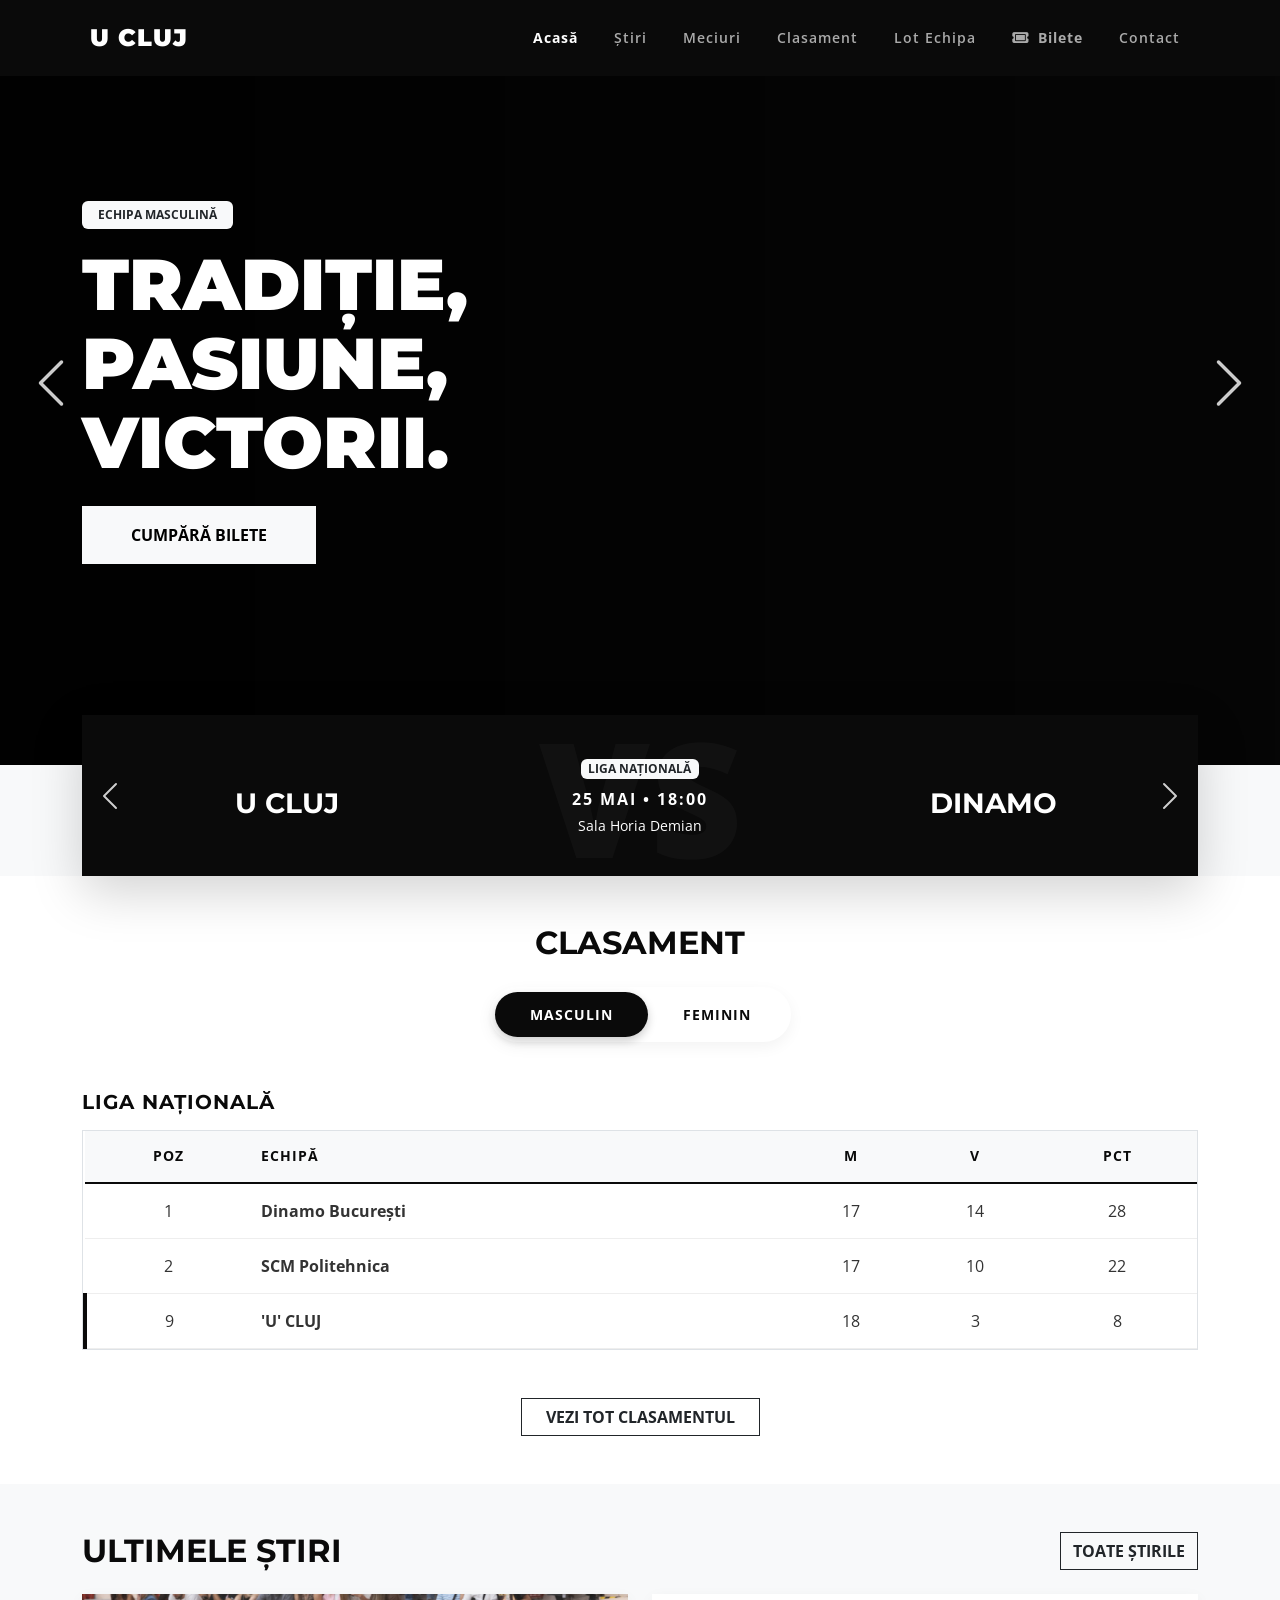
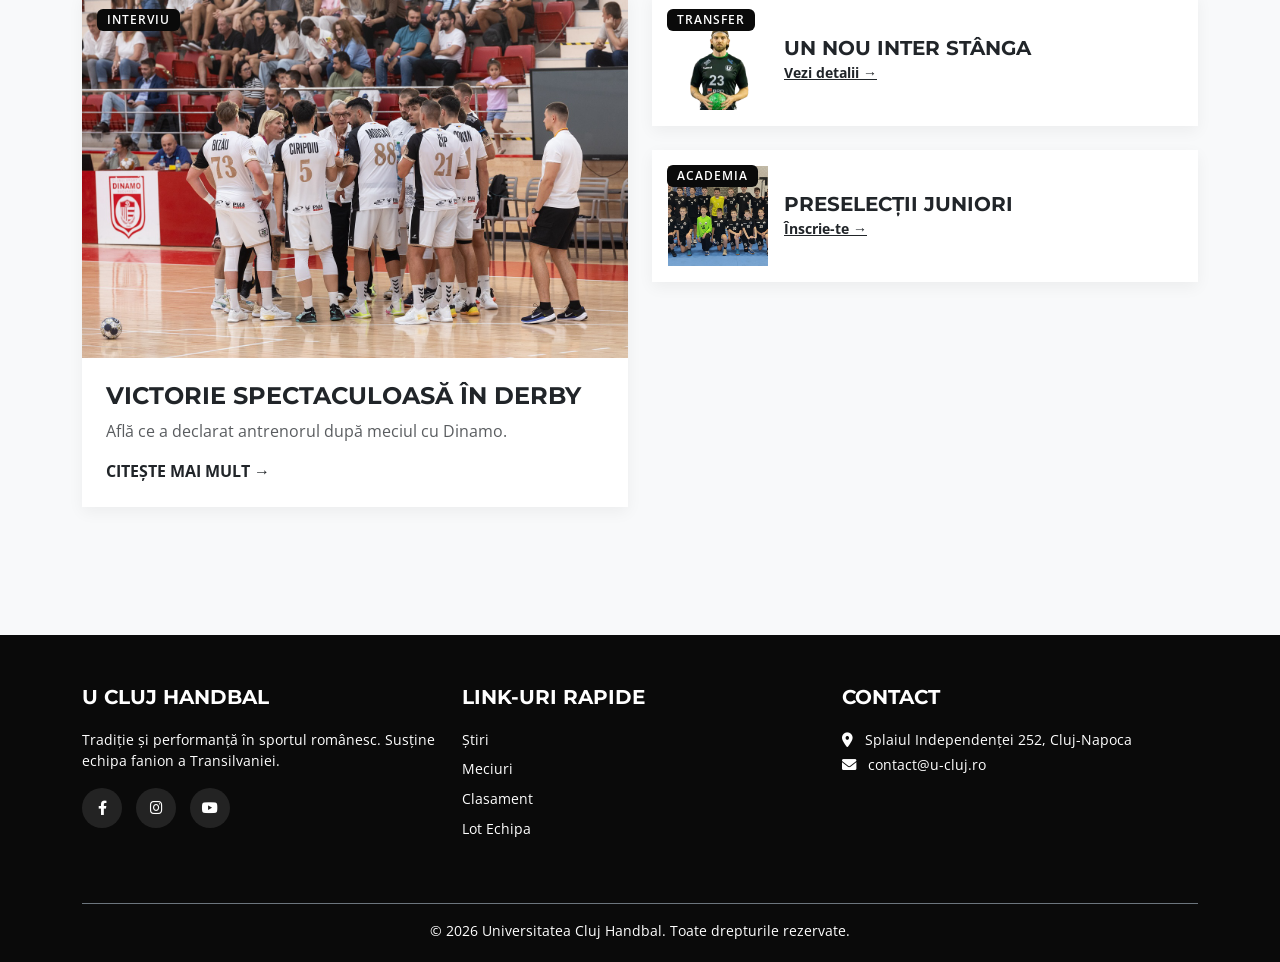
==== index.html @ f46bc1cf "first commit" ====
<!DOCTYPE html>
<html lang="ro">
<head>
    <meta charset="UTF-8">
    <meta name="viewport" content="width=device-width, initial-scale=1.0">
    <title>U Cluj Handbal | Site Oficial</title>
    
    <!-- Fonturi și Framework-uri externe -->
    <link href="https://fonts.googleapis.com/css2?family=Montserrat:wght@400;700;900&family=Open+Sans:wght@400;600&display=swap" rel="stylesheet">
    <link href="https://cdn.jsdelivr.net/npm/bootstrap@5.3.0/dist/css/bootstrap.min.css" rel="stylesheet">
    <link rel="stylesheet" href="https://cdnjs.cloudflare.com/ajax/libs/font-awesome/6.0.0/css/all.min.css">
    <link href="https://unpkg.com/aos@2.3.1/dist/aos.css" rel="stylesheet">

    <!-- CSS-ul nostru separat -->
    <link rel="stylesheet" href="./css/style.css">
</head>
<body>

    <nav class="navbar navbar-expand-xl fixed-top">
        <div class="container">
            <a class="navbar-brand" href="index.html"><i class="fa-solid fa-shield-halved me-2"></i>U CLUJ</a>
            <button class="navbar-toggler" type="button" data-bs-toggle="collapse" data-bs-target="#navbarNav">
                <i class="fa-solid fa-bars text-white"></i>
            </button>
            <div class="collapse navbar-collapse" id="navbarNav">
                <ul class="navbar-nav ms-auto">
                    <li class="nav-item"><a class="nav-link active fw-bold text-white" href="index.html">Acasă</a></li>
                    <li class="nav-item"><a class="nav-link" href="stiri.html">Știri</a></li>
                    <li class="nav-item"><a class="nav-link" href="meciuri.html">Meciuri</a></li>
                    <li class="nav-item"><a class="nav-link" href="clasament.html">Clasament</a></li>
                    <li class="nav-item"><a class="nav-link" href="lot.html">Lot Echipa</a></li>
                    <li class="nav-item"><a class="nav-link fw-bold text-white" href="bilete.html"><i class="fa-solid fa-ticket me-1"></i> Bilete</a></li>
                    <li class="nav-item"><a class="nav-link" href="contact.html">Contact</a></li>
                </ul>
            </div>
        </div>
    </nav>

    <!-- Hero Section (Carusel Principal) -->
    <section class="hero-section">
        <div id="heroCarousel" class="carousel slide hero-slider carousel-fade" data-bs-ride="carousel">
            <div class="carousel-inner">
                
                <div class="carousel-item active" style="background-image: url('./imagini/cluj_baieti.jpg');">
                    <div class="hero-overlay"></div>
                    <div class="container hero-content">
                        <div class="row">
                            <div class="col-lg-8" data-aos="fade-up">
                                <span class="badge bg-light text-dark mb-3 px-3 py-2 text-uppercase fw-bold">Echipa Masculină</span>
                                <h1 class="hero-title mb-4">Tradiție,<br>Pasiune, Victorii.</h1>
                                <a href="bilete.html" class="btn btn-light rounded-0 fw-bold px-5 py-3 text-uppercase">Cumpără Bilete</a>
                            </div>
                        </div>
                    </div>
                </div>

                <div class="carousel-item" style="background-image: url('./imagini/cluj_fete.jpg');">
                    <div class="hero-overlay"></div>
                    <div class="container hero-content">
                        <div class="row">
                            <div class="col-lg-8">
                                <span class="badge bg-light text-dark mb-3 px-3 py-2 text-uppercase fw-bold">Echipa Feminină</span>
                                <h1 class="hero-title mb-4">Tradiție,<br>Pasiune, Victorii.</h1>
                                <a href="bilete.html#feminin" class="btn btn-danger rounded-0 fw-bold px-5 py-3 text-uppercase">Cumpără Bilete</a>
                            </div>
                        </div>
                    </div>
                </div>

            </div>

            <button class="carousel-control-prev" type="button" data-bs-target="#heroCarousel" data-bs-slide="prev">
                <span class="carousel-control-prev-icon" aria-hidden="true"></span>
                <span class="visually-hidden">Precedent</span>
            </button>
            <button class="carousel-control-next" type="button" data-bs-target="#heroCarousel" data-bs-slide="next">
                <span class="carousel-control-next-icon" aria-hidden="true"></span>
                <span class="visually-hidden">Următor</span>
            </button>
        </div>
    </section>

    <!-- Panoul cu Următorul Meci -->
    <div class="container" style="margin-top: -50px; position: relative; z-index: 10;">
        <div class="next-match-panel shadow-lg">
            <div id="matchCarousel" class="carousel slide" data-bs-ride="carousel">
                <div class="carousel-inner">
                    <div class="carousel-item active">
                        <div class="match-slide-content row align-items-center text-center">
                            <div class="col-md-4"><i class="fa-solid fa-shield-halved fa-4x mb-3 text-white"></i><h3 class="fw-bold text-white">U CLUJ</h3></div>
                            <div class="col-md-4 my-4 my-md-0">
                                <span class="badge bg-light text-dark mb-2 text-uppercase">Liga Națională</span>
                                <p class="mb-1 fw-bold text-uppercase text-white" style="letter-spacing: 2px;">25 Mai • 18:00</p>
                                <p class="mb-0 text-white small">Sala Horia Demian</p>
                            </div>
                            <div class="col-md-4"><i class="fa-solid fa-shield-cat fa-4x mb-3 text-white"></i><h3 class="fw-bold text-white">DINAMO</h3></div>
                        </div>
                    </div>
                    <div class="carousel-item">
                        <div class="match-slide-content row align-items-center text-center">
                            <div class="col-md-4"><i class="fa-solid fa-shield-heart fa-4x mb-3 text-danger"></i><h3 class="fw-bold text-white">CSM BUC</h3></div>
                            <div class="col-md-4 my-4 my-md-0">
                                <span class="badge bg-danger mb-2 text-uppercase">Liga Națională Feminin</span>
                                <p class="mb-1 fw-bold text-uppercase text-white" style="letter-spacing: 2px;">28 Mai • 17:00</p>
                                <p class="mb-0 text-white small">Deplasare</p>
                            </div>
                            <div class="col-md-4"><i class="fa-solid fa-shield-halved fa-4x mb-3 text-white"></i><h3 class="fw-bold text-white">U CLUJ</h3></div>
                        </div>
                    </div>
                </div>
                <button class="carousel-control-prev" type="button" data-bs-target="#matchCarousel" data-bs-slide="prev"><span class="carousel-control-prev-icon"></span></button>
                <button class="carousel-control-next" type="button" data-bs-target="#matchCarousel" data-bs-slide="next"><span class="carousel-control-next-icon"></span></button>
            </div>
        </div>
    </div>

    <!-- Secțiunea Clasament -->
    <section class="py-5 bg-white">
        <div class="container">
            <div class="text-center mb-5" data-aos="fade-up">
                <h2 class="fw-bold text-uppercase mb-4">Clasament</h2>
                
                <ul class="nav nav-pills justify-content-center" id="pills-tab" role="tablist">
                    <li class="nav-item">
                        <button class="nav-link active" data-bs-toggle="pill" data-bs-target="#tab-m" type="button">MASCULIN</button>
                    </li>
                    <li class="nav-item">
                        <button class="nav-link" data-bs-toggle="pill" data-bs-target="#tab-f" type="button">FEMININ</button>
                    </li>
                </ul>
            </div>

            <div class="tab-content" id="pills-tabContent">
                <!-- TAB MASCULIN - LIGA NAȚIONALĂ -->
                <div class="tab-pane fade show active" id="tab-m">
                    <h5 class="fw-bold mb-3 text-uppercase" style="letter-spacing: 1px;">LIGA NAȚIONALĂ</h5>
                    <div class="table-responsive border">
                        <table class="table table-hover align-middle mb-0 text-center">
                            <thead class="bg-dark text-white">
                                <tr>
                                    <th>Poz</th>
                                    <th class="text-start">Echipă</th>
                                    <th>M</th>
                                    <th>V</th>
                                    <th>Pct</th>
                                </tr>
                            </thead>
                            <tbody>
                                <tr><td>1</td><td class="text-start fw-bold">Dinamo București</td><td>17</td><td>14</td><td>28</td></tr>
                                <tr><td>2</td><td class="text-start fw-bold">SCM Politehnica</td><td>17</td><td>10</td><td>22</td></tr>
                                <tr class="u-cluj-row"><td>9</td><td class="text-start fw-bold">'U' CLUJ</td><td>18</td><td>3</td><td>8</td></tr>
                            </tbody>
                        </table>
                    </div>
                </div>

                <!-- TAB FEMININ - LIGA NAȚIONALĂ FEMININ -->
               <div class="tab-pane fade" id="tab-f">
                    <h5 class="fw-bold mb-3 text-uppercase">LIGA NAȚIONALĂ FEMININ</h5>
                    <div class="table-responsive border">
                        <table class="table table-hover align-middle mb-0 text-center">
                            <thead class="bg-dark text-white">
                                <tr><th>Poz</th><th class="text-start">Echipă</th><th>M</th><th>V</th><th>Pct</th></tr>
                            </thead>
                            <tbody>
                                <tr><td>1</td><td class="text-start fw-bold">Gloria Bistrița</td><td>19</td><td>18</td><td>36</td></tr>
                                <tr><td>2</td><td class="text-start fw-bold">CSM București</td><td>19</td><td>17</td><td>35</td></tr>
                                <tr class="u-cluj-row"><td>9</td><td class="text-start fw-bold">'U' CLUJ</td><td>19</td><td>5</td><td>10</td></tr>
                            </tbody>
                        </table>
                    </div>
                </div>
            </div>
            
            <div class="text-center mt-5">
                <a href="clasament.html" class="btn btn-outline-dark rounded-0 fw-bold text-uppercase px-4">Vezi Tot Clasamentul</a>
            </div>
        </div>
    </section>

    <!-- Secțiunea Știri -->
    <section class="py-5 bg-light">
        <div class="container">
            <div class="d-flex justify-content-between align-items-end mb-4">
                <h2 class="fw-bold text-uppercase mb-0">Ultimele Știri</h2>
                <a href="stiri.html" class="btn btn-outline-dark rounded-0 fw-bold">TOATE ȘTIRILE</a>
            </div>
            <div class="row g-4">
                <div class="col-md-6" data-aos="fade-up">
                    <div class="card premium-card">
                        <img src="./imagini/U-Cluj-handbal-masculin-pe-terenul-lui-Dinamo.jpg" class="card-img-top rounded-0" alt="Stire">
                        <div class="card-body p-4">
                            <span class="badge badge-u mb-3">Interviu</span>
                            <h4 class="fw-bold">Victorie spectaculoasă în derby</h4>
                            <p class="text-muted">Află ce a declarat antrenorul după meciul cu Dinamo.</p>
                            <a href="stire-victorie.html" class="text-dark fw-bold text-decoration-none">CITEȘTE MAI MULT →</a>
                        </div>
                    </div>
                </div>
                <div class="col-md-6">
                    <div class="row g-4">
                        <div class="col-12" data-aos="fade-left">
                            <div class="card premium-card flex-row align-items-center p-3">
                                <img src="./imagini/calin_hossu.png" style="width: 100px; height: 100px; object-fit: cover;" alt="Transfer">
                                <div class="ms-3">
                                    <span class="badge badge-u mb-2">Transfer</span>
                                    <h5 class="fw-bold mb-0">Un nou inter stânga</h5>
                                    <a href="stire-transfer.html" class="small text-dark fw-bold">Vezi detalii →</a>
                                </div>
                            </div>
                        </div>
                        <div class="col-12" data-aos="fade-left" data-aos-delay="100">
                            <div class="card premium-card flex-row align-items-center p-3">
                                <img src="./imagini/u_cluj_copii.png" style="width: 100px; height: 100px; object-fit: cover;" alt="Juniori">
                                <div class="ms-3">
                                    <span class="badge badge-u mb-2">Academia</span>
                                    <h5 class="fw-bold mb-0">Preselecții Juniori</h5>
                                    <a href="stire-juniori.html" class="small text-dark fw-bold">Înscrie-te →</a>
                                </div>
                            </div>
                        </div>
                    </div>
                </div>
            </div>
        </div>
    </section>

    <footer>
        <div class="container">
            <div class="row">
                <div class="col-lg-4 mb-4">
                    <h5 class="fw-bold text-white">U CLUJ HANDBAL</h5>
                    <p>Tradiție și performanță în sportul românesc. Susține echipa fanion a Transilvaniei.</p>
                    <div class="social-links mt-3">
                        <a href="#"><i class="fa-brands fa-facebook-f"></i></a>
                        <a href="#"><i class="fa-brands fa-instagram"></i></a>
                        <a href="#"><i class="fa-brands fa-youtube"></i></a>
                    </div>
                </div>
                <div class="col-lg-4 mb-4">
                    <h5 class="fw-bold text-white">Link-uri Rapide</h5>
                    <ul class="list-unstyled">
                        <li class="mb-2"><a href="stiri.html">Știri</a></li>
                        <li class="mb-2"><a href="meciuri.html">Meciuri</a></li>
                        <li class="mb-2"><a href="clasament.html">Clasament</a></li>
                        <li class="mb-2"><a href="lot.html">Lot Echipa</a></li>
                    </ul>
                </div>
                <div class="col-lg-4 mb-4">
                    <h5 class="fw-bold text-white">Contact</h5>
                    <p class="mb-1"><i class="fa-solid fa-location-dot me-2"></i> Splaiul Independenței 252, Cluj-Napoca</p>
                    <p class="mb-1"><i class="fa-solid fa-envelope me-2"></i> contact@u-cluj.ro</p>
                </div>
            </div>
            <div class="border-top border-secondary mt-4 pt-3 text-center">
                <p class="mb-0 text-white">© 2026 Universitatea Cluj Handbal. Toate drepturile rezervate.</p>
            </div>
        </div>
    </footer>

    <script src="https://cdn.jsdelivr.net/npm/bootstrap@5.3.0/dist/js/bootstrap.bundle.min.js"></script>
    <script src="https://unpkg.com/aos@2.3.1/dist/aos.js"></script>
    
    <!-- AICI SE CONECTEAZĂ FIȘIERUL JAVASCRIPT EXTERN -->
    <script src="./js/main.js"></script>
</body>
</html>
---- css/style.css ----
:root {
    --u-black: #0a0a0a;
    --u-white: #ffffff;
    --u-gray-light: #f8f9fa;
    --transition: all 0.3s ease-in-out;
}

body { font-family: 'Open Sans', sans-serif; background-color: var(--u-gray-light); color: var(--u-black); }
h1, h2, h3, h4, h5, .navbar-brand { font-family: 'Montserrat', sans-serif; text-transform: uppercase; }

/* Navigare */
.navbar { background-color: var(--u-black); padding: 15px 0; transition: var(--transition); }
.navbar-brand { font-weight: 900; font-size: 1.5rem; letter-spacing: 1px; color: var(--u-white) !important; }
.nav-link { font-weight: 600; font-size: 0.9rem; letter-spacing: 1px; color: #aaaaaa !important; position: relative; margin: 0 10px; }
.nav-link:hover, .nav-link.active { color: var(--u-white) !important; }

/* Page Header */
.page-header { background: linear-gradient(rgba(0,0,0,0.85), rgba(0,0,0,0.85)), url('../imagini/handbal_1.png') center/cover; padding: 120px 0 80px; color: var(--u-white); text-align: center; margin-top: 66px;}
.page-title { font-weight: 900; letter-spacing: 2px; margin-bottom: 20px; }

/* Tab-uri Selecție */
.nav-pills { background: #fff; padding: 5px; border-radius: 50px; display: inline-flex; box-shadow: 0 5px 15px rgba(0,0,0,0.05); }
.nav-pills .nav-link { color: var(--u-black) !important; font-weight: 700; border-radius: 50px; padding: 12px 35px; margin: 0; transition: var(--transition); border: none; background-color: transparent; text-transform: uppercase;}
.nav-pills .nav-link:hover { background-color: #e9ecef; }
.nav-pills .nav-link.active { background-color: var(--u-black) !important; color: var(--u-white) !important; box-shadow: 0 4px 10px rgba(0,0,0,0.2); }

/* Ticket Cards (Designul de bază e Negru) */
.ticket-item { background: var(--u-white); border-radius: 0; border: none; border-left: 5px solid var(--u-black); box-shadow: 0 5px 20px rgba(0,0,0,0.05); transition: var(--transition); position: relative; overflow: hidden; }
.ticket-item:hover { transform: translateY(-5px); box-shadow: 0 15px 30px rgba(0,0,0,0.1); }
.ticket-date-box { background: var(--u-black); color: var(--u-white); padding: 20px; text-align: center; font-family: 'Montserrat', sans-serif; transition: var(--transition); }
.ticket-date-box .day { font-size: 2.5rem; font-weight: 900; line-height: 1; }
.ticket-date-box .month { font-size: 1rem; font-weight: 700; letter-spacing: 2px; }

.btn-ucluj { background-color: var(--u-black); color: var(--u-white); font-family: 'Montserrat', sans-serif; font-weight: 700; border-radius: 0; padding: 10px 25px; letter-spacing: 1px; transition: var(--transition); border: 2px solid var(--u-black); text-transform: uppercase; }
.btn-ucluj:hover { background-color: transparent; color: var(--u-black); }

/* Formular si Modal */
.form-control, .form-select { border-radius: 0; }
.payment-option-card { border: 2px solid #ddd; padding: 15px; cursor: pointer; transition: var(--transition); text-align: center; font-weight: bold; }
.payment-option-card:hover { border-color: var(--u-black); background-color: #f8f9fa; }
.btn-check:checked + .payment-option-card { border-color: var(--u-black); background-color: var(--u-black); color: var(--u-white); }

footer { background-color: var(--u-black); color: #888; padding: 50px 0 20px; font-size: 0.9rem; margin-top: 80px; }

/* Stiluri Clasament Premium Alb/Negru */
.standings-container { background-color: var(--u-white); border-radius: 0; padding: 30px; box-shadow: 0 10px 30px rgba(0,0,0,0.05); border-top: 5px solid var(--u-black); }
.table { margin-bottom: 0; }
.table thead th { background-color: var(--u-gray-light); color: var(--u-black); border-bottom: 2px solid var(--u-black); font-size: 0.85rem; font-weight: 700; text-transform: uppercase; letter-spacing: 1px; padding: 15px 10px; }
.table tbody tr { border-bottom: 1px solid #eee; transition: background-color 0.2s; }
.table tbody tr:hover { background-color: var(--u-gray-light); }
.table td { padding: 15px 10px; vertical-align: middle; color: #333; border: none; }

/* Elemente specifice echipelor */
.rank-number { font-weight: 900; font-size: 1.1rem; width: 40px; text-align: center; display: inline-block; color: var(--u-black); }
.rank-red { background-color: #dc3545; color: var(--u-white); padding: 2px 0; border-radius: 4px; } 
.team-logo { width: 35px; height: 35px; object-fit: contain; margin-right: 15px; }
.team-name { font-weight: 700; font-size: 1.05rem; letter-spacing: 0.5px; color: var(--u-black); }

/* Highlight U Cluj */
.u-cluj-row { background-color: rgba(0, 0, 0, 0.03) !important; border-left: 4px solid var(--u-black) !important; }
.u-cluj-row .team-name { font-weight: 900; color: var(--u-black); text-transform: uppercase; }

.stat-col { color: #666; font-weight: 600; }
.points-col { font-weight: 900; font-size: 1.2rem; color: var(--u-black); }

/* =========================================
   STILURI SPECIFICE PENTRU INDEX.HTML
   ========================================= */

/* Hero Section (Carusel Mare) */
.hero-section { position: relative; height: 85vh; background: var(--u-black); overflow: hidden; }
.hero-slider, .hero-slider .carousel-inner, .hero-slider .carousel-item { height: 85vh; }
.hero-slider .carousel-item { background-position: center top; background-size: cover; }
.hero-overlay { position: absolute; top: 0; left: 0; width: 100%; height: 100%; background: linear-gradient(to right, rgba(0,0,0,0.9) 0%, rgba(0,0,0,0.4) 100%); z-index: 1; }
.hero-content { position: relative; z-index: 2; color: var(--u-white); height: 100%; display: flex; align-items: center; }
.hero-title { font-weight: 900; font-size: 4.5rem; line-height: 1.1; }

/* Săgeți Slider Hero */
.hero-slider .carousel-control-prev, .hero-slider .carousel-control-next { width: 8%; z-index: 10; opacity: 0.8; }
.hero-slider .carousel-control-prev-icon, .hero-slider .carousel-control-next-icon { width: 3.5rem; height: 3.5rem; }

/* Carusel Panou Negru (Următorul Meci) */
.next-match-panel { background: var(--u-black); color: var(--u-white); position: relative; overflow: hidden; }
.next-match-panel::before { content: 'VS'; position: absolute; top: 50%; left: 50%; transform: translate(-50%, -50%); font-size: 10rem; font-weight: 900; color: rgba(255,255,255,0.03); z-index: 0; }
.match-slide-content { padding: 40px; position: relative; z-index: 1; }
.next-match-panel .carousel-control-prev, .next-match-panel .carousel-control-next { width: 5%; opacity: 0.8; }

/* Carduri Știri (Premium Card) */
.premium-card { background: var(--u-white); border: none; border-radius: 0; transition: var(--transition); box-shadow: 0 5px 15px rgba(0,0,0,0.05); overflow: hidden; height: 100%; }
.premium-card:hover { transform: translateY(-10px); box-shadow: 0 15px 30px rgba(0,0,0,0.1); }
.badge-u { background-color: var(--u-black); color: var(--u-white); padding: 5px 10px; font-weight: 600; text-transform: uppercase; font-size: 0.75rem; }
/* =========================================
   STILURI SPECIFICE PENTRU CONTACT.HTML
   ========================================= */

/* Info Cards */
.contact-info-card { background: var(--u-white); padding: 40px 30px; text-align: center; border: none; border-radius: 0; box-shadow: 0 10px 30px rgba(0,0,0,0.05); transition: var(--transition); height: 100%; position: relative; overflow: hidden; z-index: 1; }
.contact-info-card::before { content: ''; position: absolute; top: 0; left: 0; width: 100%; height: 4px; background: var(--u-black); transform: scaleX(0); transition: transform 0.4s ease; transform-origin: left; z-index: -1; }
.contact-info-card:hover { transform: translateY(-10px); box-shadow: 0 20px 40px rgba(0,0,0,0.1); }
.contact-info-card:hover::before { transform: scaleX(1); }
.icon-wrapper { width: 80px; height: 80px; background: var(--u-gray-light); border-radius: 50%; display: flex; align-items: center; justify-content: center; font-size: 2rem; color: var(--u-black); margin: 0 auto 20px; transition: var(--transition); }
.contact-info-card:hover .icon-wrapper { background: var(--u-black); color: var(--u-white); }

/* Formular Contact */
.contact-form-wrapper { background: var(--u-white); padding: 50px; box-shadow: 0 10px 40px rgba(0,0,0,0.08); position: relative; }
.contact-form-wrapper::before { content: ''; position: absolute; top: -20px; left: -20px; width: 100px; height: 100px; background: repeating-linear-gradient(45deg, var(--u-accent), var(--u-accent) 2px, transparent 2px, transparent 10px); z-index: -1; }

/* Buton Contact Dezactivat */
.btn-ucluj:disabled { background-color: #666; border-color: #666; cursor: not-allowed; opacity: 0.7; }

/* Hartă Contact */
.map-container { height: 100%; min-height: 400px; width: 100%; background: #eee; position: relative; }
.map-container iframe { width: 100%; height: 100%; border: 0; position: absolute; top: 0; left: 0; filter: grayscale(100%) contrast(1.2); transition: var(--transition); }
.map-container iframe:hover { filter: none; }

/* =========================================
   STILURI SPECIFICE PENTRU LOT.HTML
   ========================================= */

/* Player Cards */
.player-card { background: var(--u-white); border: none; border-radius: 0; overflow: hidden; position: relative; transition: var(--transition); box-shadow: 0 5px 20px rgba(0,0,0,0.03); }
.player-card:hover { transform: translateY(-10px); box-shadow: 0 15px 30px rgba(0,0,0,0.1); }
.player-img-container { position: relative; overflow: hidden; background: #e9ecef; aspect-ratio: 3/4; display: flex; align-items: center; justify-content: center; }
.player-img-container img { width: 100%; height: 100%; object-fit: cover; transition: transform 0.5s ease; }
.player-card:hover .player-img-container img { transform: scale(1.05); }

/* Informații Jucător */
.player-info { padding: 20px; text-align: center; border-bottom: 4px solid transparent; transition: var(--transition); }
.player-card:hover .player-info { border-bottom-color: var(--u-black); }
.player-name { font-weight: 900; font-size: 1.15rem; margin-bottom: 5px; color: var(--u-black); }
.player-role { color: #666; font-size: 0.85rem; font-weight: 600; text-transform: uppercase; letter-spacing: 1px; }

/* Căpitan & Ecusoane */
.badge-captain { position: absolute; top: 15px; left: 15px; background: #ffc107; color: #000; font-weight: 800; padding: 5px 12px; border-radius: 0; font-size: 0.75rem; letter-spacing: 1px; z-index: 2; box-shadow: 0 2px 5px rgba(0,0,0,0.2);}

/* Titluri Secțiuni */
.roster-title { font-weight: 900; font-size: 1.8rem; border-bottom: 3px solid var(--u-black); display: inline-block; padding-bottom: 5px; margin-bottom: 30px; }

/* =========================================
   STILURI SPECIFICE PENTRU MECIURI.HTML
   ========================================= */

/* Suprascriere fundal antet doar pentru pagina Meciuri */
.page-header-meciuri {
    background: linear-gradient(rgba(0,0,0,0.8), rgba(0,0,0,0.8)), url('../imagini/handbal_2.png') center/cover;
}

/* Match Cards Aliniate Orizontal */
.match-card { background: var(--u-white); border: none; border-radius: 0; box-shadow: 0 5px 15px rgba(0,0,0,0.03); transition: var(--transition); position: relative; border-left: 4px solid transparent; }
.match-card:hover { transform: translateX(5px); box-shadow: 0 10px 25px rgba(0,0,0,0.08); border-left-color: var(--u-black); }
.team-name { font-weight: 900; font-size: 1.1rem; line-height: 1.2; }

/* Box Scor - Forțăm Orizontala */
.score-box { 
    background: var(--u-black); 
    color: var(--u-white); 
    font-weight: 900; 
    font-size: 1.8rem; 
    padding: 8px 25px; 
    display: inline-block; 
    letter-spacing: 2px; 
    white-space: nowrap; 
    min-width: 140px;
    text-align: center;
}

.vs-box { font-weight: 900; color: #ccc; font-size: 1.2rem; white-space: nowrap; }
.match-date { font-weight: 700; color: #666; font-size: 0.85rem; letter-spacing: 1px; }

/* Buton Bilete în Meciuri */
.btn-bilete { background-color: var(--u-black); color: var(--u-white); font-weight: bold; border-radius: 0; transition: var(--transition); text-transform: uppercase; border: 2px solid var(--u-black); text-decoration: none; display: inline-block;}
.btn-bilete:hover { background-color: transparent; color: var(--u-black); }
.badge-status { font-size: 0.8rem; letter-spacing: 1px; padding: 8px 12px; border-radius: 0; min-width: 110px; }

/* =========================================
   STILURI SPECIFICE PENTRU ARTICOLE (STIRI)
   ========================================= */

/* Header-ul articolelor */
.article-header { padding: 160px 0 80px; color: var(--u-white); margin-top: 66px; }
.article-title { font-weight: 900; font-size: 3.5rem; line-height: 1.1; margin-bottom: 25px; text-transform: uppercase; color: var(--u-white); }
.article-meta { font-family: 'Montserrat', sans-serif; font-size: 0.9rem; font-weight: 600; letter-spacing: 1px; text-transform: uppercase; color: #ccc; }

/* Imagini fundal pentru articole (schimbă linkul din HTML) */
.stire-bg-1 { background: linear-gradient(rgba(0,0,0,0.4), rgba(0,0,0,0.9)), url('../imagini/img.jpg') center/cover; }
.stire-bg-2 { background: linear-gradient(rgba(0,0,0,0.4), rgba(0,0,0,0.9)), url('../imagini/u_cluj_copii.png') center/cover; }
.stire-bg-3 { background: linear-gradient(rgba(0,0,0,0.4), rgba(0,0,0,0.9)), url('../imagini/calin_hossu.png') center/cover; }

/* Conținut text (Tipografie) */
.article-content { font-family: 'Merriweather', serif; font-size: 1.2rem; line-height: 1.9; color: #333; }
.article-content p { margin-bottom: 30px; text-align: justify; }

/* Efect de prima literă (Drop Cap) */
.article-content > p:first-of-type::first-letter { font-family: 'Montserrat', sans-serif; font-size: 5rem; font-weight: 900; float: left; margin: 10px 20px 0 0; line-height: 0.8; color: var(--u-black); }

/* Citat/Highlight în articol */
.u-highlight { border-left: 6px solid var(--u-white); padding: 25px 40px; background: var(--u-black); color: var(--u-white); font-style: italic; font-size: 1.4rem; margin: 50px 0; position: relative; }

/* Formular Academia (din stire-juniori) */
.registration-box { background: var(--u-gray-light); padding: 40px; border-top: 5px solid var(--u-black); margin-top: 50px; box-shadow: 0 10px 30px rgba(0,0,0,0.05); }
.btn-submit { background: var(--u-black); color: var(--u-white); border: none; padding: 15px 40px; font-family: 'Montserrat', sans-serif; font-weight: 900; text-transform: uppercase; letter-spacing: 2px; transition: var(--transition); width: 100%; }
.btn-submit:hover { background: #333; transform: translateY(-2px); }

#success-message { display: none; } /* ACEASTA ESTE LINIA CARE LIPSEA */

.success-box { background: #d4edda; color: #155724; padding: 30px; text-align: center; border: 1px solid #c3e6cb; }

/* Statistici Jucător (din stire-transfer) */
.player-stats { background: var(--u-black); color: var(--u-white); padding: 30px; margin: 40px 0; font-family: 'Montserrat', sans-serif; }
.stat-item { text-align: center; border-right: 1px solid rgba(255,255,255,0.1); }
.stat-item:last-child { border-right: none; }
.stat-value { font-size: 2rem; font-weight: 900; display: block; }
.stat-label { font-size: 0.75rem; text-transform: uppercase; letter-spacing: 1px; color: #888; }

/* Butonul de înapoi */
.btn-back { display: inline-flex; align-items: center; margin-top: 50px; font-family: 'Montserrat', sans-serif; font-weight: 700; text-transform: uppercase; color: var(--u-black); border: 2px solid var(--u-black); padding: 12px 30px; text-decoration: none; transition: var(--transition); letter-spacing: 1px; }
.btn-back:hover { background: var(--u-black); color: var(--u-white); transform: translateX(-5px); }

/* Imagine specifică pentru articolul 4 */
.stire-bg-4 { background: linear-gradient(rgba(0,0,0,0.4), rgba(0,0,0,0.9)), url('../imagini/handbal_masculin.png') center/cover; }

/* Adăugare iconiță ghilimele pentru zona de citat */
.u-highlight::after { 
    content: '\f10e'; 
    font-family: 'Font Awesome 6 Free'; 
    font-weight: 900; 
    position: absolute; 
    top: 10px; 
    right: 20px; 
    color: rgba(255,255,255,0.1); 
    font-size: 3rem; 
}

/* =========================================
   STILURI SPECIFICE PENTRU STIRI.HTML
   ========================================= */

/* Suprascriere fundal antet doar pentru pagina Știri */
.page-header-stiri { 
    background: linear-gradient(rgba(0,0,0,0.8), rgba(0,0,0,0.8)), url('../imagini/handbal2.jpg') center/cover; 
}

/* Efect avansat de Hover pentru pozele din cardurile de stiri */
.card-img-wrapper { overflow: hidden; position: relative; }
.card-img-wrapper img { transition: transform 0.6s ease; height: 250px; object-fit: cover; width: 100%; }
.premium-card:hover .card-img-wrapper img { transform: scale(1.08); }

/* Poziționare și stilizare specifică elementelor din cardul de știri */
.premium-card .badge-u { position: absolute; top: 15px; left: 15px; z-index: 2; padding: 5px 10px; font-weight: 600; letter-spacing: 1px; }
.card-date { font-size: 0.8rem; color: #888; font-weight: 600; letter-spacing: 1px; }

/* =========================================
   STILURI GLOBALE PENTRU FOOTER (SUBSOL)
   ========================================= */
footer h5 { color: var(--u-white); margin-bottom: 20px; }
footer p { color: #ffffff !important; }

/* Forțăm link-urile să fie albe și fără subliniere */
footer a { color: #ffffff !important; text-decoration: none !important; transition: var(--transition); }

/* Efectul la trecerea cu mouse-ul */
footer a:hover { color: #aaaaaa !important; padding-left: 5px; }

/* Iconițele de Social Media */
.social-links a { color: var(--u-white) !important; background: rgba(255,255,255,0.1); width: 40px; height: 40px; display: inline-flex; align-items: center; justify-content: center; border-radius: 50%; margin-right: 10px; transition: var(--transition); }
.social-links a:hover { background: var(--u-white) !important; color: var(--u-black) !important; transform: translateY(-3px); padding-left: 0; }
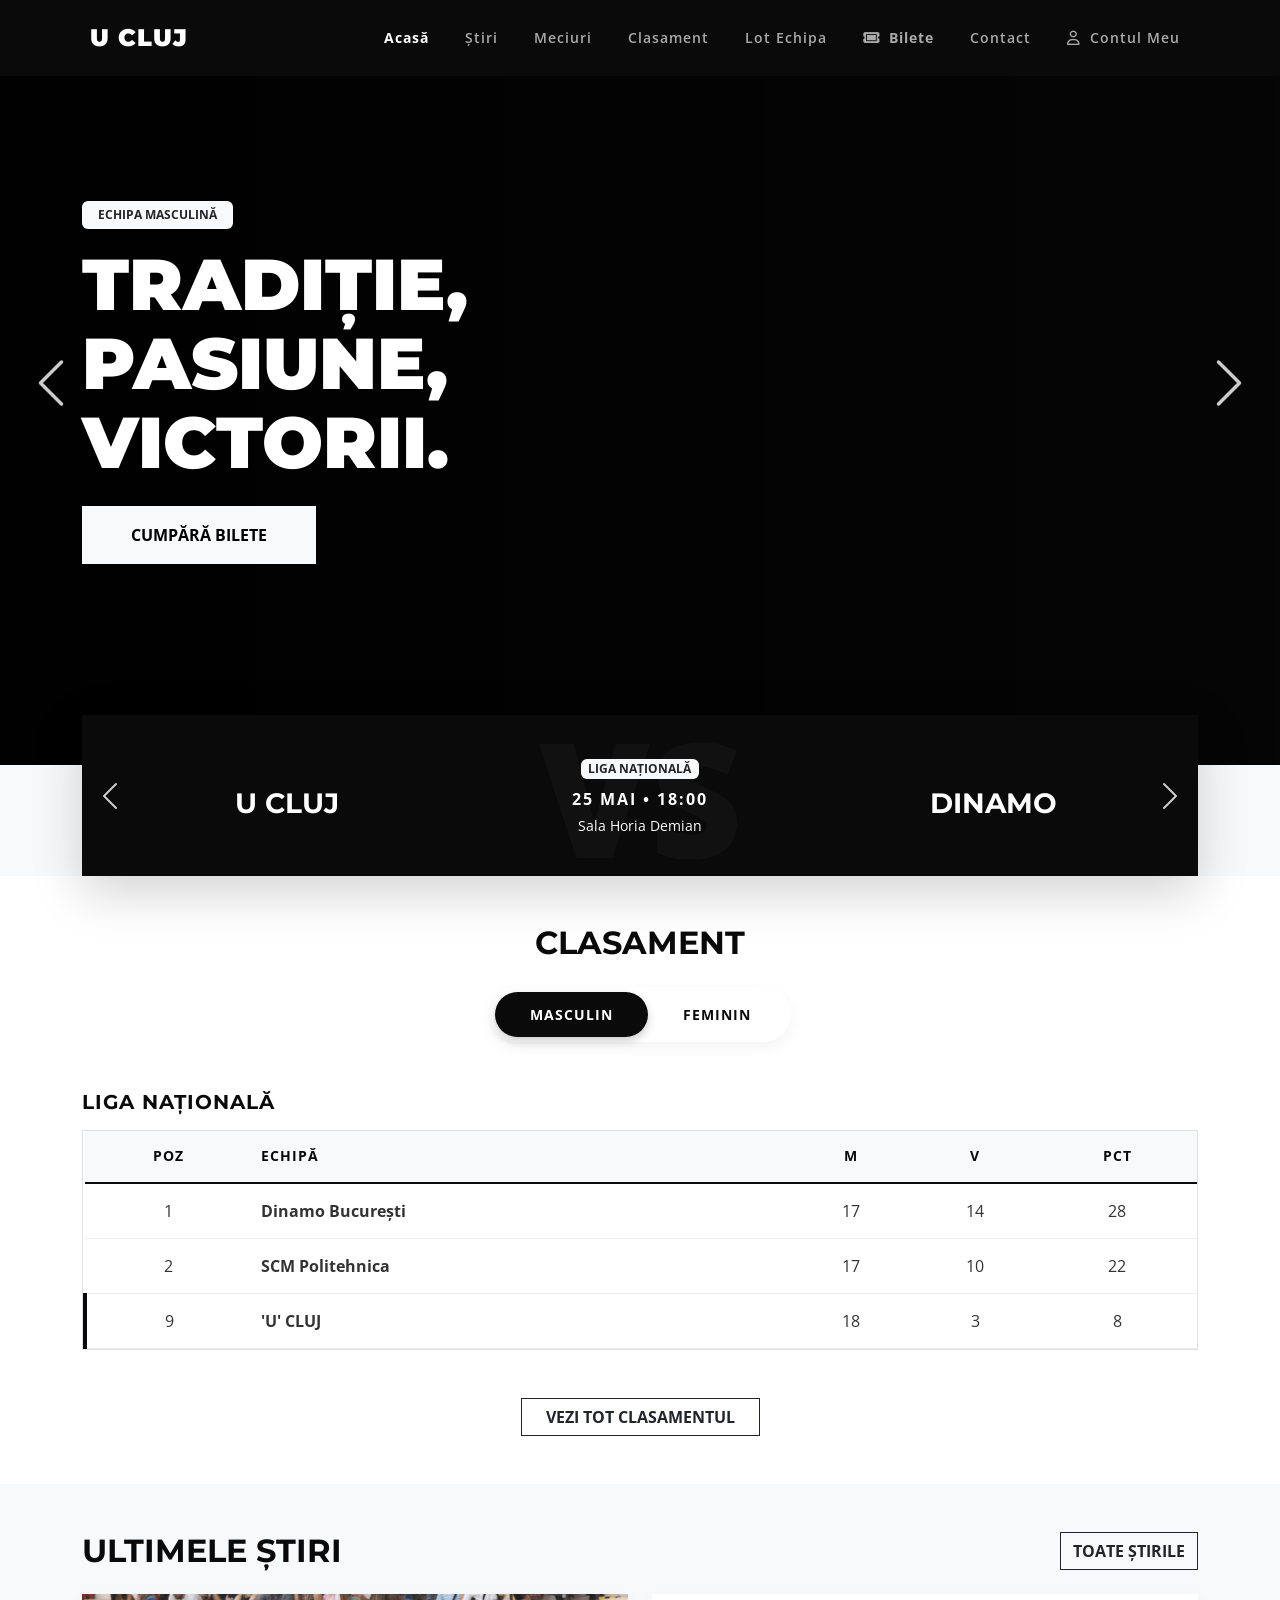
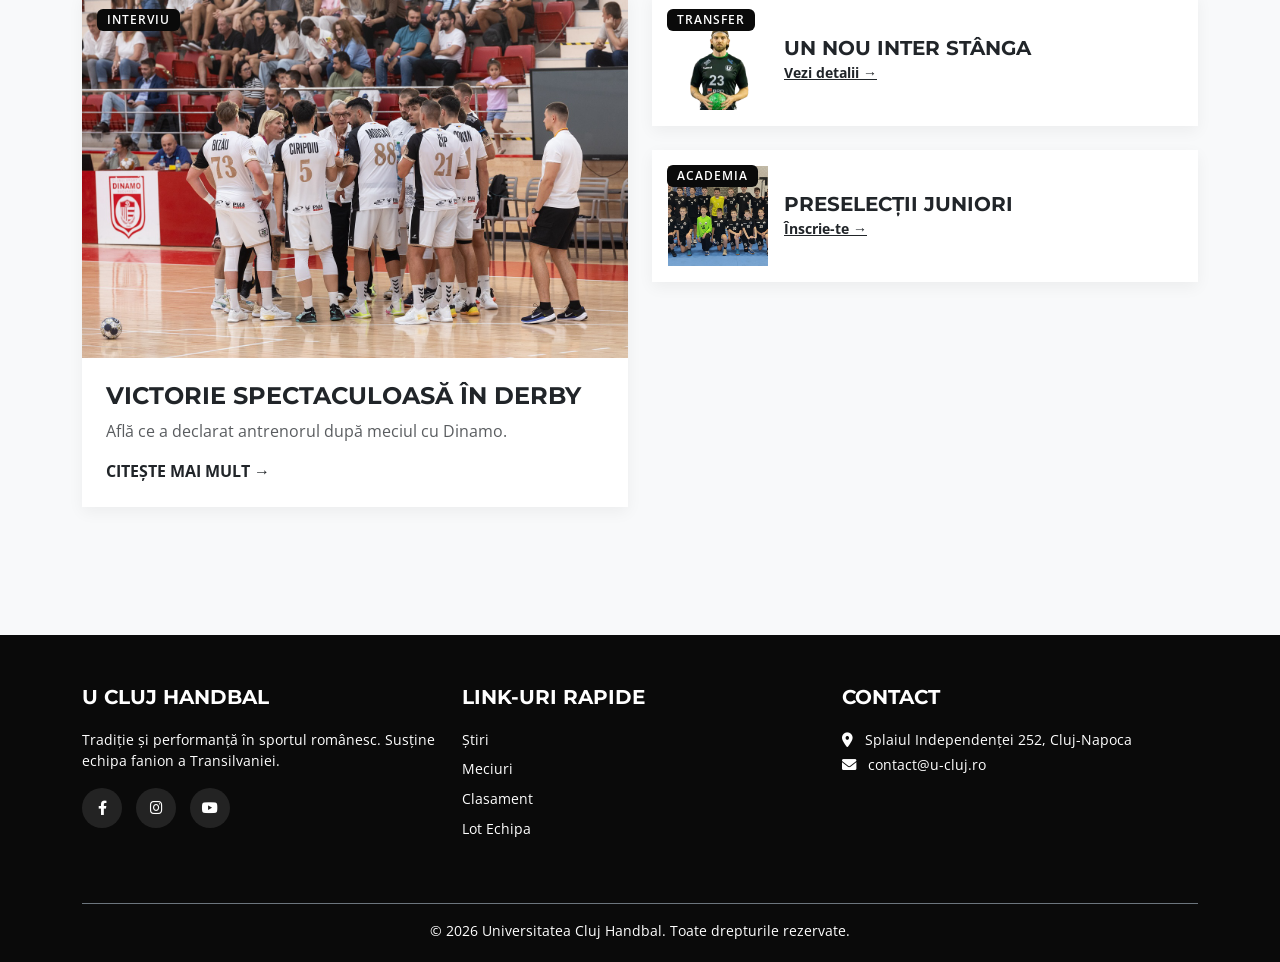
==== commit 3e457ed3: "Add "Contul Meu" link to navigation and create profile and password reset pages - Added "Contul Meu"" ====
--- a/index.html
+++ b/index.html
@@ -31,6 +31,7 @@
                     <li class="nav-item"><a class="nav-link" href="lot.html">Lot Echipa</a></li>
                     <li class="nav-item"><a class="nav-link fw-bold text-white" href="bilete.html"><i class="fa-solid fa-ticket me-1"></i> Bilete</a></li>
                     <li class="nav-item"><a class="nav-link" href="contact.html">Contact</a></li>
+                    <li class="nav-item"><a class="nav-link" href="autentificare.html"><i class="fa-regular fa-user me-1"></i> Contul Meu</a></li>
                 </ul>
             </div>
         </div>
--- a/css/style.css
+++ b/css/style.css
@@ -15,7 +15,7 @@
 .nav-link:hover, .nav-link.active { color: var(--u-white) !important; }
 
 /* Page Header */
-.page-header { background: linear-gradient(rgba(0,0,0,0.85), rgba(0,0,0,0.85)), url('../imagini/handbal_1.png') center/cover; padding: 120px 0 80px; color: var(--u-white); text-align: center; margin-top: 66px;}
+.page-header { background: linear-gradient(rgba(0,0,0,0.85), rgba(0,0,0,0.85)), url('../imagini/handbal.jpg') center/cover; padding: 120px 0 80px; color: var(--u-white); text-align: center; margin-top: 66px;}
 .page-title { font-weight: 900; letter-spacing: 2px; margin-bottom: 20px; }
 
 /* Tab-uri Selecție */
@@ -142,7 +142,7 @@
 
 /* Suprascriere fundal antet doar pentru pagina Meciuri */
 .page-header-meciuri {
-    background: linear-gradient(rgba(0,0,0,0.8), rgba(0,0,0,0.8)), url('../imagini/handbal_2.png') center/cover;
+    background: linear-gradient(rgba(0,0,0,0.8), rgba(0,0,0,0.8)), url('../imagini/handbal_1.png') center/cover;
 }
 
 /* Match Cards Aliniate Orizontal */
@@ -263,4 +263,169 @@
 
 /* Iconițele de Social Media */
 .social-links a { color: var(--u-white) !important; background: rgba(255,255,255,0.1); width: 40px; height: 40px; display: inline-flex; align-items: center; justify-content: center; border-radius: 50%; margin-right: 10px; transition: var(--transition); }
-.social-links a:hover { background: var(--u-white) !important; color: var(--u-black) !important; transform: translateY(-3px); padding-left: 0; }+.social-links a:hover { background: var(--u-white) !important; color: var(--u-black) !important; transform: translateY(-3px); padding-left: 0; }
+
+
+.header-lot {
+    background: linear-gradient(rgba(0,0,0,0.85), rgba(0,0,0,0.85)), url('../imagini/handbal.jpg') center/cover; padding: 120px 0 80px; color: var(--u-white); text-align: center; margin-top: 66px;;
+}
+
+.header-clasament {
+    background: linear-gradient(rgba(0,0,0,0.7), rgba(0,0,0,0.7)), url("../imagini/romania.png") center/cover; padding: 120px 0 80px; color: var(--u-white); text-align: center; margin-top: 66px;;
+}
+
+.header-contact {
+     background: linear-gradient(rgba(0,0,0,0.85), rgba(0,0,0,0.85)), url('https://images.unsplash.com/photo-1574629810360-18fae20500d2?q=80&w=1920&auto=format&fit=crop') center/cover; padding: 120px 0 80px; color: var(--u-white); text-align: center; margin-top: 66px;
+}
+
+.header-bilete {
+    background: linear-gradient(rgba(0,0,0,0.7), rgba(0,0,0,0.7)), url("../imagini/handbal_1.png") center/cover; padding: 120px 0 80px; color: var(--u-white); text-align: center; margin-top: 66px;;
+}
+
+/* =========================================
+   STILURI SPECIFICE PENTRU AUTENTIFICARE
+   ========================================= */
+
+.auth-section {
+    position: relative;
+    min-height: 100vh;
+    background: url('../imagini/handbal_1.png') center/cover no-repeat;
+}
+
+.auth-overlay {
+    position: absolute;
+    top: 0; left: 0; width: 100%; height: 100%;
+    background: rgba(0, 0, 0, 0.75); /* Filtru întunecat pentru a scoate cardul în evidență */
+}
+
+.auth-card {
+    background: var(--u-white);
+    padding: 40px;
+    border-top: 5px solid var(--u-black);
+    border-radius: 0; /* Aspect pătrățos, sportiv */
+}
+
+.auth-input {
+    border-radius: 0;
+    padding: 12px 15px;
+    border: 1px solid #ccc;
+    background: #fcfcfc;
+}
+
+.auth-input:focus {
+    border-color: var(--u-black);
+    box-shadow: 0 0 0 0.2rem rgba(0, 0, 0, 0.1);
+}
+
+.btn-auth {
+    background: var(--u-black);
+    color: var(--u-white);
+    border: 2px solid var(--u-black);
+    padding: 12px;
+    font-weight: 900;
+    text-transform: uppercase;
+    letter-spacing: 1px;
+    transition: var(--transition);
+    border-radius: 0;
+}
+
+.btn-auth:hover {
+    background: transparent;
+    color: var(--u-black);
+}
+
+.btn-social {
+    background: transparent;
+    border: 1px solid #ddd;
+    border-radius: 0;
+    padding: 10px;
+    transition: var(--transition);
+}
+
+.btn-social:hover {
+    background: var(--u-gray-light);
+}
+
+.auth-divider {
+    text-align: center;
+    position: relative;
+}
+
+.auth-divider::before {
+    content: "";
+    position: absolute;
+    top: 50%;
+    left: 0;
+    width: 100%;
+    height: 1px;
+    background: #ddd;
+    z-index: 1;
+}
+
+.auth-divider span {
+    position: relative;
+    z-index: 2;
+    color: #888;
+}
+/* =========================================
+   STILURI PENTRU PROFIL & DASHBOARD
+   ========================================= */
+.profile-nav .nav-link { color: var(--u-black); font-weight: 600; padding: 12px 20px; border-radius: 0; margin-bottom: 5px; transition: var(--transition); border-left: 3px solid transparent; }
+.profile-nav .nav-link:hover { background: var(--u-gray-light); }
+.profile-nav .nav-link.active { background: var(--u-gray-light) !important; color: var(--u-black) !important; border-left-color: var(--u-black); }
+.profile-nav .nav-link.text-danger.active { border-left-color: #dc3545; }
+.ticket-history-card { border: 1px solid #ddd; padding: 15px; margin-bottom: 15px; border-left: 4px solid var(--u-black); display: flex; justify-content: space-between; align-items: center;}
+
+/* =========================================
+   UI MODERN PENTRU ALERTE ȘI CONFIRMĂRI
+   ========================================= */
+
+/* Notificare Flotantă (Tip Toast) */
+.custom-toast {
+    position: fixed;
+    bottom: 30px;
+    right: 30px;
+    background: var(--u-black);
+    color: var(--u-white);
+    padding: 15px 25px;
+    border-left: 5px solid #28a745; /* Verde pentru succes */
+    box-shadow: 0 10px 30px rgba(0,0,0,0.2);
+    z-index: 9999;
+    transform: translateX(150%);
+    transition: transform 0.4s cubic-bezier(0.68, -0.55, 0.265, 1.55);
+    font-weight: 600;
+    display: flex;
+    align-items: center;
+    gap: 15px;
+}
+.custom-toast.show { transform: translateX(0); }
+.custom-toast.error { border-left-color: #dc3545; } /* Roșu pentru erori */
+
+/* Fereastră Confirmare (Overlay) */
+.custom-overlay {
+    position: fixed;
+    top: 0; left: 0; width: 100%; height: 100%;
+    background: rgba(0,0,0,0.7);
+    z-index: 9998;
+    display: none;
+    align-items: center;
+    justify-content: center;
+    opacity: 0;
+    transition: opacity 0.3s ease;
+}
+.custom-overlay.show {
+    display: flex;
+    opacity: 1;
+}
+.custom-confirm-box {
+    background: var(--u-white);
+    padding: 40px;
+    max-width: 450px;
+    width: 90%;
+    text-align: center;
+    border-top: 5px solid var(--u-black);
+    transform: scale(0.8);
+    transition: transform 0.3s ease;
+    box-shadow: 0 20px 50px rgba(0,0,0,0.3);
+}
+.custom-overlay.show .custom-confirm-box { transform: scale(1); }
